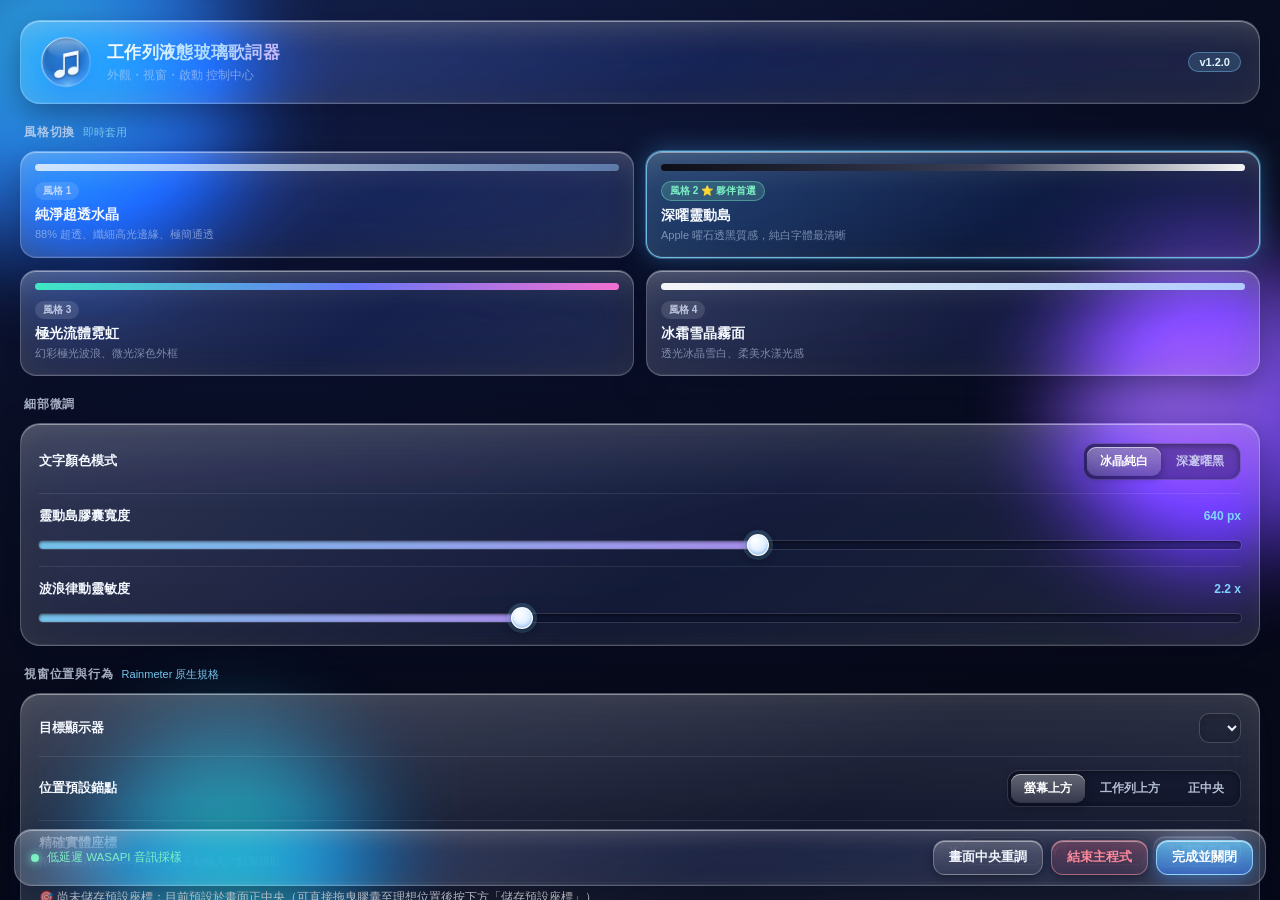
==== ui/settings.html @ acabb3fb "feat: release v1.2.0 - smart lyrics offset, multi-source mirrors, locked click-through and coordinat" ====
<!DOCTYPE html>
<html lang="zh-TW">
<head>
<meta charset="UTF-8">
<meta name="viewport" content="width=device-width, initial-scale=1.0">
<title>工作列液態玻璃歌詞器・控制中心</title>
<style>
  :root {
    --ink: #f4f8ff;
    --ink-2: rgba(226, 236, 255, 0.78);
    --ink-3: rgba(200, 216, 245, 0.55);
    --accent: #7fd4ff;
    --accent-2: #b69cff;
    --good: #7cf0c4;
    --danger: #ff8a9b;
    --glass-fill: linear-gradient(145deg, rgba(255,255,255,0.17) 0%, rgba(255,255,255,0.06) 55%, rgba(255,255,255,0.10) 100%);
    --glass-fill-strong: linear-gradient(145deg, rgba(255,255,255,0.26) 0%, rgba(255,255,255,0.10) 60%, rgba(255,255,255,0.16) 100%);
    --glass-edge: rgba(255,255,255,0.24);
    --glass-shadow: 0 10px 34px rgba(4, 8, 30, 0.42), inset 0 1px 0 rgba(255,255,255,0.42), inset 0 -1px 0 rgba(255,255,255,0.07), inset 0 0 26px rgba(255,255,255,0.045);
    --blur: blur(22px) saturate(170%);
  }
  * { margin: 0; padding: 0; box-sizing: border-box; }
  html, body { height: 100%; }
  body {
    color: var(--ink);
    font-family: 'Segoe UI Variable Text', 'Segoe UI', 'Microsoft JhengHei UI', 'PingFang TC', -apple-system, sans-serif;
    background: #080b1c;
    user-select: none; -webkit-user-select: none;
    overflow: hidden;
    position: relative;
  }

  /* ───── 背景：深色底 + 三顆緩慢漂浮的色球，讓玻璃有東西可以折射 ───── */
  .bg { position: fixed; inset: 0; overflow: hidden; z-index: 0;
        background: radial-gradient(120% 90% at 20% 0%, #14204a 0%, #0a0f26 55%, #070a18 100%); }
  .orb { position: absolute; border-radius: 50%; filter: blur(46px); opacity: 0.85; will-change: transform; }
  .orb.o1 { width: 340px; height: 340px; left: -90px; top: -80px;
            background: radial-gradient(circle at 35% 35%, #35c8ff, #2468ff 70%); animation: drift1 22s ease-in-out infinite alternate; }
  .orb.o2 { width: 300px; height: 300px; right: -80px; top: 260px;
            background: radial-gradient(circle at 40% 40%, #b57bff, #6b3dff 70%); animation: drift2 26s ease-in-out infinite alternate; }
  .orb.o3 { width: 280px; height: 280px; left: 90px; bottom: -110px;
            background: radial-gradient(circle at 50% 40%, #29e6c0, #1b8cff 75%); animation: drift3 30s ease-in-out infinite alternate; opacity: 0.6; }
  @keyframes drift1 { to { transform: translate(90px, 120px) scale(1.12); } }
  @keyframes drift2 { to { transform: translate(-110px, -90px) scale(0.92); } }
  @keyframes drift3 { to { transform: translate(120px, -70px) scale(1.15); } }
  @media (prefers-reduced-motion: reduce) { .orb { animation: none; } }

  /* ───── 版面 ───── */
  .scroll { position: relative; z-index: 1; height: 100%; overflow-y: auto; overflow-x: hidden;
            padding: 20px 20px 96px; }
  .scroll::-webkit-scrollbar { width: 10px; }
  .scroll::-webkit-scrollbar-track { background: transparent; }
  .scroll::-webkit-scrollbar-thumb { background: rgba(255,255,255,0.22); border-radius: 8px; border: 3px solid transparent; background-clip: padding-box; }
  .scroll::-webkit-scrollbar-thumb:hover { background: rgba(255,255,255,0.38); border: 3px solid transparent; background-clip: padding-box; }

  .glass { position: relative; background: var(--glass-fill); border: 1px solid var(--glass-edge);
           border-radius: 20px; box-shadow: var(--glass-shadow);
           backdrop-filter: var(--blur); -webkit-backdrop-filter: var(--blur); }
  .glass::before { content: ''; position: absolute; inset: 0; border-radius: inherit; pointer-events: none;
           background: linear-gradient(180deg, rgba(255,255,255,0.20) 0%, rgba(255,255,255,0) 42%); opacity: 0.55;
           mask: linear-gradient(#000, transparent 70%); -webkit-mask: linear-gradient(#000, transparent 70%); }

  /* Header */
  .header { display: flex; align-items: center; gap: 14px; padding: 14px 18px; margin-bottom: 18px; }
  .header img { width: 54px; height: 54px; filter: drop-shadow(0 6px 14px rgba(40,90,255,0.45)); flex: none; }
  .header h1 { font-size: 17px; font-weight: 700; letter-spacing: .3px;
               background: linear-gradient(90deg, #ffffff, #a9dcff 60%, #c8b6ff); -webkit-background-clip: text; background-clip: text; color: transparent; }
  .header p { font-size: 12px; color: var(--ink-3); margin-top: 3px; }
  .ver { margin-left: auto; font-size: 11px; font-weight: 700; padding: 3px 10px; border-radius: 999px; color: #dff3ff;
         background: rgba(127,212,255,0.16); border: 1px solid rgba(127,212,255,0.4); flex: none; }

  .section-title { display: flex; align-items: baseline; gap: 8px; margin: 20px 4px 10px;
                   font-size: 12px; font-weight: 700; letter-spacing: .8px; color: var(--ink-2); }
  .section-title .sub { font-size: 11px; font-weight: 500; letter-spacing: 0; color: var(--accent); }

  /* Style cards */
  .styles-grid { display: grid; grid-template-columns: repeat(2, 1fr); gap: 12px; }
  .style-choice-card { padding: 12px 14px 13px; cursor: pointer; border-radius: 16px;
                       transition: transform .22s cubic-bezier(.2,.8,.2,1), box-shadow .22s, border-color .22s, background .22s; }
  .style-choice-card:hover { transform: translateY(-2px); background: var(--glass-fill-strong); }
  .style-choice-card.active { border-color: rgba(127,212,255,0.85);
       box-shadow: 0 0 0 1px rgba(127,212,255,0.35), 0 0 26px rgba(80,180,255,0.38), var(--glass-shadow);
       background: linear-gradient(145deg, rgba(127,212,255,0.26), rgba(127,212,255,0.07) 60%, rgba(182,156,255,0.14)); }
  .swatch { height: 7px; border-radius: 99px; margin-bottom: 9px; opacity: .95; }
  .sw1 { background: linear-gradient(90deg, rgba(255,255,255,.8), rgba(150,200,255,.5)); }
  .sw2 { background: linear-gradient(90deg, #0b0b12, #3a3f55 55%, #ffffff); }
  .sw3 { background: linear-gradient(90deg, #3ef0c8, #6c7bff 55%, #ff74d8); }
  .sw4 { background: linear-gradient(90deg, #ffffff, #cfe6ff 55%, #b6d2ff); }
  .card-badge { display: inline-block; font-size: 10px; font-weight: 700; padding: 2px 8px; border-radius: 99px;
                background: rgba(255,255,255,0.12); color: var(--ink-2); margin-bottom: 6px; }
  .card-badge.badge-fav { background: rgba(124,240,196,0.18); color: var(--good); border: 1px solid rgba(124,240,196,0.4); }
  .card-title { font-size: 13.5px; font-weight: 700; margin-bottom: 3px; }
  .card-desc { font-size: 11px; line-height: 1.45; color: var(--ink-3); }

  /* Panels */
  .panel { padding: 6px 18px; }
  .row { display: flex; justify-content: space-between; align-items: center; gap: 14px; padding: 13px 0; }
  .row + .row, .row + .slider-wrap, .slider-wrap + .row, .slider-wrap + .slider-wrap { border-top: 1px solid rgba(255,255,255,0.09); }
  .slider-wrap { padding: 13px 0; }
  .slider-wrap .row { padding: 0 0 10px; border: none; }
  .lbl { font-size: 13px; font-weight: 600; color: var(--ink); }
  .lbl small { display: block; margin-top: 2px; font-size: 11px; font-weight: 400; color: var(--ink-3); }
  .val { font-size: 12px; font-weight: 700; color: var(--accent); font-variant-numeric: tabular-nums; }

  /* Segmented */
  .seg { position: relative; display: flex; padding: 3px; gap: 2px; border-radius: 12px;
         background: rgba(5,10,30,0.34); border: 1px solid rgba(255,255,255,0.14);
         box-shadow: inset 0 2px 6px rgba(0,0,0,0.35); }
  .seg-btn { position: relative; z-index: 1; border: none; background: transparent; color: var(--ink-2);
             font-weight: 600; font-size: 12px; font-family: inherit; padding: 6px 13px; border-radius: 9px; cursor: pointer; transition: color .2s, background .2s, box-shadow .2s; }
  .seg-btn:hover { color: #fff; }
  .seg-btn.active { color: #fff; background: linear-gradient(180deg, rgba(255,255,255,0.34), rgba(255,255,255,0.14));
                    box-shadow: 0 2px 8px rgba(0,0,0,0.35), inset 0 1px 0 rgba(255,255,255,0.55); }

  /* Sliders */
  .glass-slider { -webkit-appearance: none; appearance: none; width: 100%; height: 8px; border-radius: 99px; outline: none; cursor: pointer;
                  --p: 50%;
                  background: linear-gradient(90deg, rgba(127,212,255,0.9), rgba(182,156,255,0.9)) 0 / var(--p) 100% no-repeat, rgba(5,10,30,0.4);
                  box-shadow: inset 0 1px 3px rgba(0,0,0,0.5), 0 0 0 1px rgba(255,255,255,0.12); }
  .glass-slider::-webkit-slider-thumb { -webkit-appearance: none; appearance: none; width: 22px; height: 22px; border-radius: 50%; cursor: pointer;
                  background: radial-gradient(circle at 35% 28%, #ffffff 0%, #e6f3ff 45%, #b9d9ff 100%);
                  border: 1px solid rgba(255,255,255,0.9);
                  box-shadow: 0 3px 10px rgba(0,0,0,0.45), 0 0 0 4px rgba(127,212,255,0.20), inset 0 -2px 3px rgba(80,140,220,0.35);
                  transition: transform .15s, box-shadow .15s; }
  .glass-slider:hover::-webkit-slider-thumb { transform: scale(1.12); box-shadow: 0 3px 12px rgba(0,0,0,0.5), 0 0 0 6px rgba(127,212,255,0.26), inset 0 -2px 3px rgba(80,140,220,0.35); }

  /* Inputs */
  .glass-select, .glass-input-num { font-weight: 600; font-size: 12px; font-family: inherit; color: #eaf6ff; outline: none;
                  background: rgba(5,10,30,0.36); border: 1px solid rgba(255,255,255,0.18); border-radius: 10px; padding: 6px 10px;
                  box-shadow: inset 0 2px 5px rgba(0,0,0,0.35); transition: border-color .2s, box-shadow .2s; }
  .glass-select { cursor: pointer; max-width: 250px; }
  .glass-select option { background: #121936; color: #eaf6ff; }
  .glass-input-num { width: 82px; text-align: center; font-variant-numeric: tabular-nums; }
  .glass-select:focus, .glass-input-num:focus { border-color: rgba(127,212,255,0.8); box-shadow: inset 0 2px 5px rgba(0,0,0,0.35), 0 0 0 3px rgba(127,212,255,0.22); }
  .xy { display: flex; gap: 8px; align-items: center; font-size: 11.5px; color: var(--ink-3); }

  /* Switches (取代 checkbox) */
  .switch-grid { display: grid; grid-template-columns: 1fr 1fr; gap: 0 22px; }
  .sw-item { display: flex; align-items: center; justify-content: space-between; gap: 10px; padding: 12px 0; cursor: pointer;
             font-size: 12.5px; font-weight: 600; color: var(--ink); border-top: 1px solid rgba(255,255,255,0.09); }
  .sw-item:nth-child(-n+2) { border-top: none; }
  .sw-item input { position: absolute; opacity: 0; pointer-events: none; }
  .track { position: relative; flex: none; width: 46px; height: 27px; border-radius: 99px;
           background: rgba(5,10,30,0.42); border: 1px solid rgba(255,255,255,0.2);
           box-shadow: inset 0 2px 6px rgba(0,0,0,0.5); transition: background .28s, border-color .28s, box-shadow .28s; }
  .track::after { content: ''; position: absolute; top: 2px; left: 2px; width: 21px; height: 21px; border-radius: 50%;
           background: radial-gradient(circle at 35% 28%, #fff 0%, #eaf4ff 50%, #bcd8ff 100%);
           box-shadow: 0 3px 8px rgba(0,0,0,0.5), inset 0 -2px 3px rgba(90,140,220,0.35);
           transition: transform .3s cubic-bezier(.34,1.56,.64,1), width .18s; }
  .sw-item:active .track::after { width: 25px; }
  input:checked + .track { background: linear-gradient(135deg, rgba(86,206,255,0.85), rgba(124,240,196,0.85)); border-color: rgba(255,255,255,0.5);
           box-shadow: inset 0 1px 3px rgba(0,60,90,0.3), 0 0 16px rgba(90,220,230,0.45); }
  input:checked + .track::after { transform: translateX(19px); }
  input:checked + .track::after { }
  .sw-item:active input:checked + .track::after { transform: translateX(15px); }
  input:focus-visible + .track { outline: 2px solid var(--accent); outline-offset: 2px; }
  input:disabled + .track { opacity: .55; }
  .sw-item.busy .track { animation: pulse 0.9s ease-in-out infinite alternate; }
  @keyframes pulse { to { opacity: .55; } }
  .sys-row { padding: 14px 0; }
  .sys-row .sw-item { border: none; padding: 0; width: 100%; font-size: 13px; }
  .sys-row .sw-item .lbl small { font-weight: 400; }
  .sys-status { font-size: 11px; color: var(--ink-3); padding: 0 0 12px; }
  .sys-status b { color: var(--good); font-weight: 600; }

  /* Footer (固定在底部的玻璃工具列) */
  .footer { position: fixed; z-index: 5; left: 14px; right: 14px; bottom: 14px; display: flex; align-items: center; justify-content: space-between;
            gap: 10px; padding: 10px 12px 10px 16px; border-radius: 18px; }
  .feature-tag { display: flex; align-items: center; gap: 8px; font-size: 11.5px; color: var(--good); font-weight: 500; }
  .tag-dot { width: 8px; height: 8px; border-radius: 50%; background: var(--good); box-shadow: 0 0 10px var(--good); animation: blink 2.4s ease-in-out infinite; }
  @keyframes blink { 50% { opacity: .45; } }
  .action-btns { display: flex; gap: 8px; }
  .btn { font-weight: 700; font-size: 12.5px; font-family: inherit; padding: 8px 15px; border-radius: 12px; cursor: pointer; color: var(--ink);
         border: 1px solid rgba(255,255,255,0.26);
         background: linear-gradient(180deg, rgba(255,255,255,0.22), rgba(255,255,255,0.07));
         box-shadow: 0 3px 10px rgba(0,0,0,0.3), inset 0 1px 0 rgba(255,255,255,0.45);
         transition: transform .15s, background .2s, box-shadow .2s; }
  .btn:hover { transform: translateY(-1px); background: linear-gradient(180deg, rgba(255,255,255,0.32), rgba(255,255,255,0.12)); }
  .btn:active { transform: translateY(0); }
  .btn-danger { color: var(--danger); border-color: rgba(255,138,155,0.5); background: linear-gradient(180deg, rgba(255,110,135,0.26), rgba(255,110,135,0.08)); }
  .btn-danger:hover { color: #fff; background: linear-gradient(180deg, rgba(255,110,135,0.5), rgba(255,110,135,0.2)); }
  .btn-primary { color: #fff; border-color: rgba(160,225,255,0.8);
         background: linear-gradient(180deg, rgba(98,205,255,0.75), rgba(60,130,255,0.6));
         box-shadow: 0 4px 16px rgba(60,150,255,0.45), inset 0 1px 0 rgba(255,255,255,0.6); }
  .btn-primary:hover { background: linear-gradient(180deg, rgba(120,218,255,0.9), rgba(70,145,255,0.75)); }
</style>
  <style>
    #lyricsPanel .row { display:flex; justify-content:space-between; gap:12px; align-items:center; margin:8px 0; }
    #lyricsPanel .lbl { min-width:0; overflow-wrap:anywhere; }
    #lyricsPanel input, #lyricsPanel select { box-sizing:border-box; padding:8px 10px; color:inherit; background:rgba(255,255,255,.07); border:1px solid rgba(255,255,255,.14); border-radius:9px; }
    #lyricsPanel select option { color:#111; }
  </style>
</head>
<body>
  <div class="bg"><div class="orb o1"></div><div class="orb o2"></div><div class="orb o3"></div></div>

  <div class="scroll">
    <div class="header glass">
      <img alt="" src="[data-uri]">
      <div>
        <h1>工作列液態玻璃歌詞器</h1>
        <p>外觀・視窗・啟動 控制中心</p>
      </div>
      <span class="ver" id="verTag">v1.2.0</span>
    </div>

    <div class="section-title"><span>風格切換</span><span class="sub">即時套用</span></div>
    <div class="styles-grid" id="stylesGrid">
      <div class="style-choice-card glass" data-style="1">
        <div class="swatch sw1"></div>
        <div class="card-badge">風格 1</div>
        <div class="card-title">純淨超透水晶</div>
        <div class="card-desc">88% 超透、纖細高光邊緣、極簡通透</div>
      </div>
      <div class="style-choice-card glass active" data-style="2">
        <div class="swatch sw2"></div>
        <div class="card-badge badge-fav">風格 2 ⭐ 夥伴首選</div>
        <div class="card-title">深曜靈動島</div>
        <div class="card-desc">Apple 曜石透黑質感，純白字體最清晰</div>
      </div>
      <div class="style-choice-card glass" data-style="3">
        <div class="swatch sw3"></div>
        <div class="card-badge">風格 3</div>
        <div class="card-title">極光流體霓虹</div>
        <div class="card-desc">幻彩極光波浪、微光深色外框</div>
      </div>
      <div class="style-choice-card glass" data-style="4">
        <div class="swatch sw4"></div>
        <div class="card-badge">風格 4</div>
        <div class="card-title">冰霜雪晶霧面</div>
        <div class="card-desc">透光冰晶雪白、柔美水漾光感</div>
      </div>
    </div>

    <div class="section-title"><span>細部微調</span></div>
    <div class="panel glass">
      <div class="row">
        <label class="lbl">文字顏色模式</label>
        <div class="seg" id="textColorControl">
          <button class="seg-btn active" data-color="white">冰晶純白</button>
          <button class="seg-btn" data-color="black">深邃曜黑</button>
        </div>
      </div>
      <div class="slider-wrap">
        <div class="row"><label class="lbl">靈動島膠囊寬度</label><span class="val" id="widthDisplay">640 px</span></div>
        <input type="range" class="glass-slider" id="widthSlider" min="400" max="800" step="10" value="640">
      </div>
      <div class="slider-wrap">
        <div class="row"><label class="lbl">波浪律動靈敏度</label><span class="val" id="gainDisplay">2.2 x</span></div>
        <input type="range" class="glass-slider" id="gainSlider" min="1.0" max="4.0" step="0.2" value="2.2">
      </div>
    </div>

    <div class="section-title"><span>視窗位置與行為</span><span class="sub">Rainmeter 原生規格</span></div>
    <div class="panel glass">
      <div class="row">
        <label class="lbl">目標顯示器</label>
        <select id="monSel" class="glass-select"></select>
      </div>
      <div class="row">
        <label class="lbl">位置預設錨點</label>
        <div class="seg" id="anchorCtl">
          <button class="seg-btn active" data-a="top_center">螢幕上方</button>
          <button class="seg-btn" data-a="above_taskbar">工作列上方</button>
          <button class="seg-btn" data-a="center">正中央</button>
        </div>
      </div>
      <div class="row">
        <label class="lbl">精確實體座標<small style="display:block;font-size:11px;opacity:.75;margin-top:2px;">拖曳膠囊時自動即時讀取，或手動輸入／點擊讀取</small></label>
        <div class="xy" style="display:flex;align-items:center;gap:6px;">
          X <input id="posX" class="glass-input-num" type="number" step="1">
          Y <input id="posY" class="glass-input-num" type="number" step="1">
          <button type="button" class="btn" id="readPosBtn" style="padding:6px 10px;font-size:12px;">📍 讀取座標</button>
        </div>
      </div>
      <div class="row" style="flex-direction:column;align-items:stretch;gap:8px;padding-top:6px;border-top:1px solid rgba(255,255,255,0.09);">
        <div id="posSavedStatus" style="font-size:12px;color:rgba(255,255,255,0.88);line-height:1.45;">
          🎯 尚未儲存預設座標：目前預設於畫面正中央（可直接拖曳膠囊至理想位置後按下方「儲存預設座標」）
        </div>
        <div style="display:flex;gap:8px;flex-wrap:wrap;">
          <button type="button" class="btn btn-primary" id="saveDefaultPosBtn" style="flex:1.4;padding:8px 12px;">💾 儲存預設座標（鎖定並穿透）</button>
          <button type="button" class="btn" id="unlockPosBtn" style="flex:1;padding:8px 12px;">🔓 解鎖重調位置（可拖曳）</button>
        </div>
      </div>
      <div class="switch-grid">
        <label class="sw-item"><span>永遠置頂浮動</span><input type="checkbox" data-flag="topmost"><span class="track"></span></label>
        <label class="sw-item"><span>鎖定位置（防拖曳）</span><input type="checkbox" data-flag="locked"><span class="track"></span></label>
        <label class="sw-item" title="開啟後滑鼠左鍵直接穿透，滾輪仍可在膠囊上方微調歌詞時間軸"><span>點擊穿透模式</span><input type="checkbox" data-flag="click_through"><span class="track"></span></label>
        <label class="sw-item"><span>限制在螢幕可視區內</span><input type="checkbox" data-flag="snap"><span class="track"></span></label>
      </div>
    </div>

    <div class="section-title"><span>歌詞智慧校正與版本切換</span><span class="sub">v1.2.0 新增</span></div>
    <div class="panel glass" id="lyricsPanel">
      <div class="row">
        <span class="lbl">目前辨識曲目<small id="lyricsCurrentTitle">等待播放資訊…</small></span>
        <span class="val" id="lyricsSource">尚未載入</span>
      </div>
      <div class="row">
        <span class="lbl">時間軸偏移校正<small>正值＝歌詞提前顯示；負值＝歌詞延後顯示（膠囊上滾動滾輪亦可微調）</small></span>
        <span class="val" id="lyricsOffsetValue">0.00 s</span>
      </div>
      <div class="row" style="justify-content: flex-start; flex-wrap: wrap; gap: 6px;">
        <button type="button" class="seg-btn" style="border:1px solid rgba(255,255,255,.16);" data-lyrics-offset="-1">-1.0s</button>
        <button type="button" class="seg-btn" style="border:1px solid rgba(255,255,255,.16);" data-lyrics-offset="-0.5">-0.5s</button>
        <button type="button" class="seg-btn" style="border:1px solid rgba(255,255,255,.16);" data-lyrics-offset="-0.1">-0.1s</button>
        <button type="button" class="seg-btn active" data-lyrics-offset="reset">歸零 0.0s</button>
        <button type="button" class="seg-btn" style="border:1px solid rgba(255,255,255,.16);" data-lyrics-offset="0.1">+0.1s</button>
        <button type="button" class="seg-btn" style="border:1px solid rgba(255,255,255,.16);" data-lyrics-offset="0.5">+0.5s</button>
        <button type="button" class="seg-btn" style="border:1px solid rgba(255,255,255,.16);" data-lyrics-offset="1">+1.0s</button>
      </div>
      <div class="row">
        <label class="lbl" for="lyricsCandidateSelect">多來源候選版本切換<small>自動評分排序，可手動切換不同歌詞庫版本</small></label>
        <select id="lyricsCandidateSelect" class="glass-select" style="flex:1; max-width:290px;">
          <option value="">尚無候選版本</option>
        </select>
      </div>
      <div class="row" style="gap: 8px; flex-wrap: wrap;">
        <input id="lyricsManualTitle" type="text" placeholder="輸入歌名（必填）" style="flex: 1.3; min-width: 140px;">
        <input id="lyricsManualArtist" type="text" placeholder="歌手（選填）" style="flex: 1; min-width: 110px;">
        <button type="button" class="btn" id="lyricsManualSearch" style="padding: 7px 13px;">手動搜尋</button>
      </div>
    </div>

    <div class="section-title"><span>啟動與捷徑</span><span class="sub">v1.1.1 新增</span></div>
    <div class="panel glass">
      <div class="sys-row">
        <label class="sw-item" id="autostartItem">
          <span class="lbl">電腦開機時自動執行<small>登入 Windows 後自動啟動，只影響目前使用者，不需系統管理員</small></span>
          <input type="checkbox" id="autostartSw"><span class="track"></span>
        </label>
      </div>
      <div class="sys-row" style="border-top: 1px solid rgba(255,255,255,0.09);">
        <label class="sw-item" id="shortcutItem">
          <span class="lbl">在桌面建立捷徑<small>開啟＝自動生成桌面捷徑；關閉＝移除。首次啟動已自動建立一次</small></span>
          <input type="checkbox" id="shortcutSw"><span class="track"></span>
        </label>
      </div>
      <div class="sys-status" id="sysStatus">正在讀取系統狀態…</div>
    </div>
  </div>

  <div class="footer glass">
    <div class="feature-tag"><span class="tag-dot"></span><span>低延遲 WASAPI 音訊採樣</span></div>
    <div class="action-btns">
      <button class="btn" id="resetPosBtn">畫面中央重調</button>
      <button class="btn btn-danger" id="exitAppBtn">結束主程式</button>
      <button class="btn btn-primary" id="saveCloseBtn">完成並關閉</button>
    </div>
  </div>

<script>
  let socket = null;
  let currentConfig = { style: 2, text_color: 'white', width: 640, audio_gain: 2.2, monitor: 0, anchor: 'center',
                        position_saved: false, default_x: null, default_y: null,
                        topmost: true, locked: false, click_through: false, snap: true };

  const $ = (id) => document.getElementById(id);
  const stylesGrid = $('stylesGrid'), textColorControl = $('textColorControl');
  const widthSlider = $('widthSlider'), widthDisplay = $('widthDisplay');
  const gainSlider = $('gainSlider'), gainDisplay = $('gainDisplay');
  const monSel = $('monSel'), anchorCtl = $('anchorCtl'), posX = $('posX'), posY = $('posY');
  const readPosBtn = $('readPosBtn'), saveDefaultPosBtn = $('saveDefaultPosBtn'), unlockPosBtn = $('unlockPosBtn'), posSavedStatus = $('posSavedStatus');
  const saveCloseBtn = $('saveCloseBtn'), exitAppBtn = $('exitAppBtn'), resetPosBtn = $('resetPosBtn');
  const autostartSw = $('autostartSw'), shortcutSw = $('shortcutSw'), sysStatus = $('sysStatus');
  const lyricsCurrentTitle = $('lyricsCurrentTitle'), lyricsSource = $('lyricsSource');
  const lyricsOffsetValue = $('lyricsOffsetValue'), lyricsCandidateSelect = $('lyricsCandidateSelect');

  function fillSlider(el) {
    const p = (parseFloat(el.value) - parseFloat(el.min)) / (parseFloat(el.max) - parseFloat(el.min)) * 100;
    el.style.setProperty('--p', p + '%');
  }

  function updatePositionStatusUI() {
    if (!posSavedStatus) return;
    const saved = !!currentConfig.position_saved;
    const dx = (currentConfig.default_x !== undefined && currentConfig.default_x !== null) ? currentConfig.default_x : currentConfig.x;
    const dy = (currentConfig.default_y !== undefined && currentConfig.default_y !== null) ? currentConfig.default_y : currentConfig.y;
    if (saved && currentConfig.locked && currentConfig.click_through) {
      posSavedStatus.innerHTML = `✅ <b>已儲存預設座標 (${dx ?? '--'}, ${dy ?? '--'})</b>｜已自動鎖定＋點擊穿透（滑鼠移至膠囊上滾動滾輪即可微調歌詞）`;
    } else if (saved) {
      posSavedStatus.innerHTML = `🔓 <b>已解鎖調整中</b>（原預設座標：${dx ?? '--'}, ${dy ?? '--'}）｜拖曳至新位置後請按「儲存預設座標」`;
    } else {
      posSavedStatus.innerHTML = `🎯 <b>尚未儲存預設座標</b>：目前預設於畫面正中央（請直接拖曳膠囊至理想位置，再按下方「儲存預設座標」）`;
    }
  }

  function connectHost() {
    try {
      socket = new WebSocket('ws://127.0.0.1:8974');
      socket.onopen = () => {
        socket.send(JSON.stringify({ cmd: 'get_config' }));
        socket.send(JSON.stringify({ cmd: 'get_monitors' }));
        socket.send(JSON.stringify({ cmd: 'get_system' }));
        socket.send(JSON.stringify({ cmd: 'read_current_position' }));
      };
      socket.onmessage = (event) => {
        try {
          const data = JSON.parse(event.data);
          if (data.cmd === 'config' && data.config) applyLoadedConfig(data.config);
          else if (data.cmd === 'position_updated') applyPositionUpdate(data);
          else if (data.cmd === 'monitors' && data.monitors) populateMonitors(data.monitors);
          else if (data.cmd === 'system') applySystem(data);
          else if (data.cmd === 'lyrics_status') applyLyricsStatus(data.status || {});
        } catch (e) {}
      };
      socket.onerror = () => setTimeout(connectHost, 1200);
      socket.onclose = () => setTimeout(connectHost, 1500);
    } catch (e) { setTimeout(connectHost, 1200); }
  }
  function sendCmd(obj) {
    if (socket && socket.readyState === WebSocket.OPEN) { socket.send(JSON.stringify(obj)); return true; }
    return false;
  }

  function applyPositionUpdate(data) {
    if (data.x !== undefined && data.x !== null) {
      currentConfig.x = data.x;
      posX.value = data.x;
    }
    if (data.y !== undefined && data.y !== null) {
      currentConfig.y = data.y;
      posY.value = data.y;
    }
    if (data.anchor) {
      currentConfig.anchor = data.anchor;
      anchorCtl.querySelectorAll('.seg-btn').forEach(b => b.classList.toggle('active', b.dataset.a === data.anchor));
    }
    if (data.position_saved !== undefined) currentConfig.position_saved = !!data.position_saved;
    if (data.default_x !== undefined) currentConfig.default_x = data.default_x;
    if (data.default_y !== undefined) currentConfig.default_y = data.default_y;
    if (data.locked !== undefined) currentConfig.locked = !!data.locked;
    if (data.click_through !== undefined) currentConfig.click_through = !!data.click_through;
    document.querySelectorAll('[data-flag]').forEach(cb => {
      const k = cb.dataset.flag;
      if (currentConfig[k] !== undefined) cb.checked = !!currentConfig[k];
    });
    updatePositionStatusUI();
  }

  function applyLyricsStatus(status) {
    if (lyricsCurrentTitle) lyricsCurrentTitle.textContent = status.title || '等待播放資訊…';
    if (lyricsSource) lyricsSource.textContent = status.source || '尚未載入';
    if (lyricsOffsetValue) lyricsOffsetValue.textContent = `${Number(status.offset || 0).toFixed(2)} s`;
    if (!lyricsCandidateSelect) return;
    const items = Array.isArray(status.candidates) ? status.candidates : [];
    const previous = lyricsCandidateSelect.value;
    lyricsCandidateSelect.innerHTML = '';
    if (!items.length) {
      const option = document.createElement('option');
      option.value = ''; option.textContent = '尚無候選版本';
      lyricsCandidateSelect.appendChild(option);
      return;
    }
    items.forEach(item => {
      const option = document.createElement('option');
      option.value = String(item.index);
      option.textContent = `${item.source}｜${item.title || ''}｜${item.score ?? 0} 分${item.hasSyllables ? '｜逐字' : ''}`;
      lyricsCandidateSelect.appendChild(option);
    });
    if (items.some(x => String(x.index) === previous)) lyricsCandidateSelect.value = previous;
    else lyricsCandidateSelect.value = '0';
  }

  document.querySelectorAll('[data-lyrics-offset]').forEach(button => {
    button.addEventListener('click', () => {
      const value = button.dataset.lyricsOffset;
      if (value === 'reset') sendCmd({ cmd: 'adjust_lyrics_offset', value: 0 });
      else sendCmd({ cmd: 'adjust_lyrics_offset', delta: Number(value) });
    });
  });
  if (lyricsCandidateSelect) {
    lyricsCandidateSelect.addEventListener('change', () => {
      if (lyricsCandidateSelect.value !== '') sendCmd({ cmd: 'select_lyrics_candidate', index: Number(lyricsCandidateSelect.value) });
    });
  }
  const lyricsManualSearch = $('lyricsManualSearch');
  if (lyricsManualSearch) {
    lyricsManualSearch.addEventListener('click', () => {
      sendCmd({ cmd: 'search_lyrics', title: $('lyricsManualTitle').value, artist: $('lyricsManualArtist').value });
    });
  }

  function populateMonitors(mons) {
    monSel.innerHTML = '';
    mons.forEach(m => { const o = document.createElement('option'); o.value = m.index; o.textContent = m.label; monSel.appendChild(o); });
    if (currentConfig.monitor !== undefined) monSel.value = currentConfig.monitor;
  }

  function applySystem(s) {
    ['autostartItem', 'shortcutItem'].forEach(id => $(id).classList.remove('busy'));
    autostartSw.disabled = false; shortcutSw.disabled = false;
    autostartSw.checked = !!s.autostart;
    shortcutSw.checked = !!s.shortcut;
    if (s.version) $('verTag').textContent = 'v' + s.version;
    const a = s.autostart ? '<b>已啟用</b>開機自動執行' : '開機自動執行：關閉';
    const b = s.shortcut ? '<b>桌面捷徑已存在</b>' : '桌面捷徑：未建立';
    sysStatus.innerHTML = a + '　・　' + b;
  }

  function applyLoadedConfig(cfg) {
    currentConfig = Object.assign({}, currentConfig, cfg);
    const styleNum = parseInt(currentConfig.style) || 2;
    stylesGrid.querySelectorAll('.style-choice-card').forEach(c => c.classList.toggle('active', parseInt(c.dataset.style) === styleNum));
    const color = currentConfig.text_color || 'white';
    textColorControl.querySelectorAll('.seg-btn').forEach(b => b.classList.toggle('active', b.dataset.color === color));
    const w = parseInt(currentConfig.width) || 640;
    widthSlider.value = w; widthDisplay.textContent = `${w} px`; fillSlider(widthSlider);
    const g = parseFloat(currentConfig.audio_gain) || 2.2;
    gainSlider.value = g; gainDisplay.textContent = `${g.toFixed(1)} x`; fillSlider(gainSlider);
    if (currentConfig.monitor !== undefined) monSel.value = currentConfig.monitor;
    const a = currentConfig.anchor || 'center';
    anchorCtl.querySelectorAll('.seg-btn').forEach(b => b.classList.toggle('active', b.dataset.a === a));
    if (currentConfig.x !== undefined && currentConfig.x !== null) posX.value = currentConfig.x;
    if (currentConfig.y !== undefined && currentConfig.y !== null) posY.value = currentConfig.y;
    document.querySelectorAll('[data-flag]').forEach(cb => { const k = cb.dataset.flag; if (currentConfig[k] !== undefined) cb.checked = !!currentConfig[k]; });
    updatePositionStatusUI();
  }

  stylesGrid.querySelectorAll('.style-choice-card').forEach(card => {
    card.addEventListener('click', () => {
      const s = parseInt(card.dataset.style);
      currentConfig.style = s;
      stylesGrid.querySelectorAll('.style-choice-card').forEach(c => c.classList.remove('active'));
      card.classList.add('active');
      sendCmd({ cmd: 'set_style', style: s });
    });
  });
  textColorControl.querySelectorAll('.seg-btn').forEach(btn => {
    btn.addEventListener('click', () => {
      const col = btn.dataset.color; currentConfig.text_color = col;
      textColorControl.querySelectorAll('.seg-btn').forEach(b => b.classList.remove('active'));
      btn.classList.add('active');
      sendCmd({ cmd: 'set_text_color', color: col });
    });
  });
  widthSlider.addEventListener('input', (e) => {
    const v = parseInt(e.target.value); widthDisplay.textContent = `${v} px`; currentConfig.width = v; fillSlider(widthSlider);
    sendCmd({ cmd: 'set_width', width: v });
  });
  gainSlider.addEventListener('input', (e) => {
    const v = parseFloat(e.target.value); gainDisplay.textContent = `${v.toFixed(1)} x`; currentConfig.audio_gain = v; fillSlider(gainSlider);
    sendCmd({ cmd: 'set_gain', gain: v });
  });
  monSel.addEventListener('change', (e) => { const i = parseInt(e.target.value); currentConfig.monitor = i; sendCmd({ cmd: 'set_place', monitor: i }); });
  anchorCtl.querySelectorAll('.seg-btn').forEach(b => {
    b.addEventListener('click', () => {
      const a = b.dataset.a; currentConfig.anchor = a;
      anchorCtl.querySelectorAll('.seg-btn').forEach(x => x.classList.remove('active'));
      b.classList.add('active');
      sendCmd({ cmd: 'set_place', anchor: a });
    });
  });
  [posX, posY].forEach(inp => inp.addEventListener('change', () => {
    const xv = parseInt(posX.value), yv = parseInt(posY.value);
    if (Number.isFinite(xv) && Number.isFinite(yv)) {
      currentConfig.x = xv; currentConfig.y = yv; currentConfig.anchor = 'custom';
      anchorCtl.querySelectorAll('.seg-btn').forEach(b => b.classList.remove('active'));
      sendCmd({ cmd: 'set_place', x: xv, y: yv });
    }
  }));
  if (readPosBtn) {
    readPosBtn.addEventListener('click', () => {
      sendCmd({ cmd: 'read_current_position' });
    });
  }
  if (saveDefaultPosBtn) {
    saveDefaultPosBtn.addEventListener('click', () => {
      const xv = parseInt(posX.value);
      const yv = parseInt(posY.value);
      const payload = { cmd: 'save_default_position' };
      if (Number.isFinite(xv) && Number.isFinite(yv)) {
        payload.x = xv;
        payload.y = yv;
      }
      sendCmd(payload);
    });
  }
  if (unlockPosBtn) {
    unlockPosBtn.addEventListener('click', () => {
      sendCmd({ cmd: 'unlock_position' });
    });
  }
  document.querySelectorAll('[data-flag]').forEach(cb => cb.addEventListener('change', () => {
    const k = cb.dataset.flag, v = cb.checked; currentConfig[k] = v; sendCmd({ cmd: 'set_flag', key: k, value: v });
  }));

  // v1.1.1：開機自動啟動 / 桌面捷徑。送出後等主程式回報「真實狀態」再更新開關；連不上主程式就還原。
  function bindSystemSwitch(sw, itemId, cmd) {
    sw.addEventListener('change', () => {
      const want = sw.checked;
      const ok = sendCmd({ cmd, value: want });
      if (!ok) { sw.checked = !want; sysStatus.textContent = '尚未連上主程式，請稍後再試'; return; }
      $(itemId).classList.add('busy'); sw.disabled = true;
      setTimeout(() => { if (sw.disabled) { sw.disabled = false; $(itemId).classList.remove('busy'); sendCmd({ cmd: 'get_system' }); } }, 8000);
    });
  }
  bindSystemSwitch(autostartSw, 'autostartItem', 'set_autostart');
  bindSystemSwitch(shortcutSw, 'shortcutItem', 'set_shortcut');

  resetPosBtn.addEventListener('click', () => {
    currentConfig.anchor = 'center';
    currentConfig.position_saved = false;
    currentConfig.locked = false;
    currentConfig.click_through = false;
    anchorCtl.querySelectorAll('.seg-btn').forEach(b => b.classList.toggle('active', b.dataset.a === 'center'));
    sendCmd({ cmd: 'reset_position' });
  });
  saveCloseBtn.addEventListener('click', () => { sendCmd({ cmd: 'save_settings', settings: currentConfig }); window.close(); });
  exitAppBtn.addEventListener('click', () => { sendCmd({ cmd: 'exit_app' }); window.close(); });

  fillSlider(widthSlider); fillSlider(gainSlider);
  connectHost();
</script>
</body>
</html>
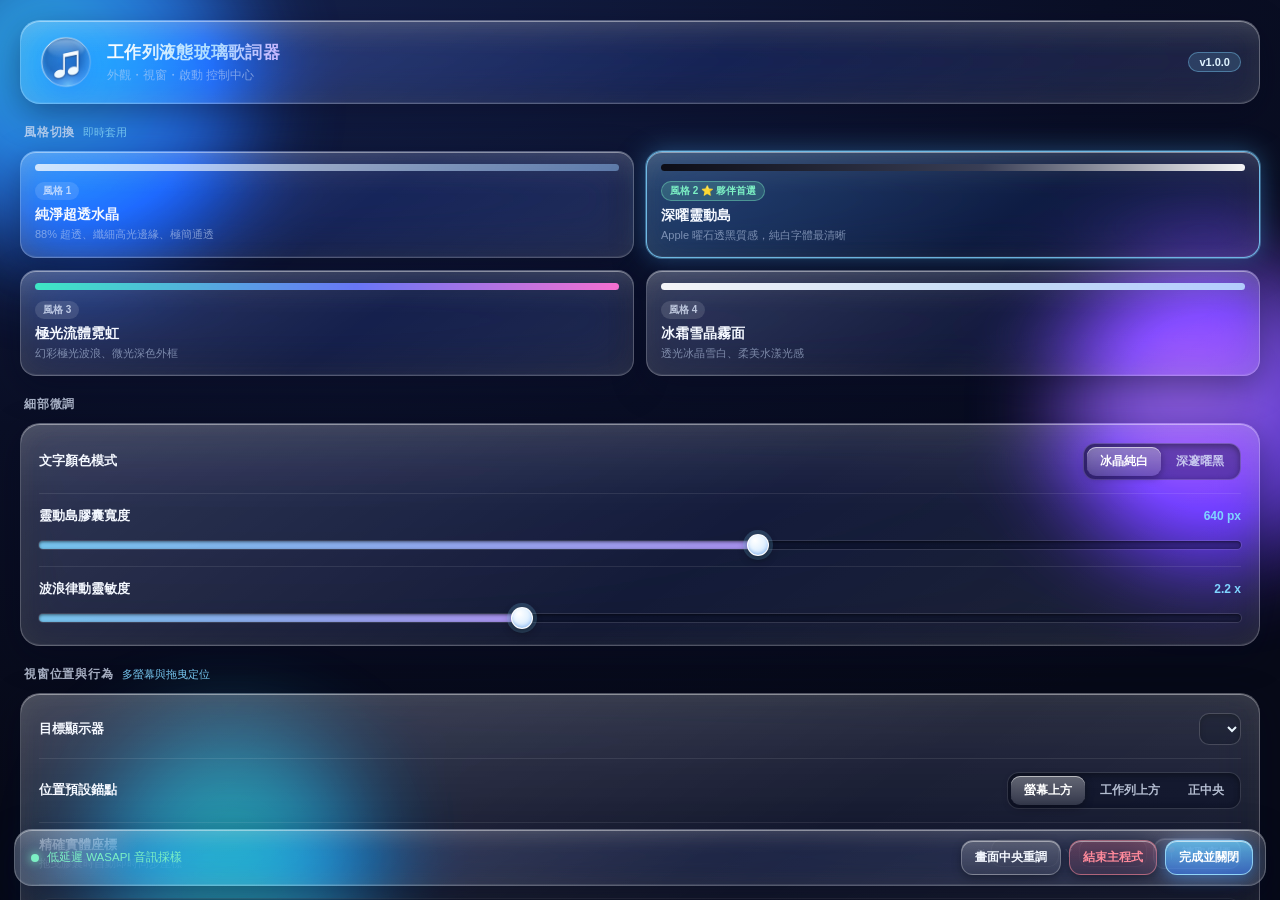
==== commit db3afee6: "feat: release v1.0.0 - Taskbar Liquid Lyrics standalone release" ====
--- a/ui/settings.html
+++ b/ui/settings.html
@@ -125,14 +125,22 @@
   .glass-slider:hover::-webkit-slider-thumb { transform: scale(1.12); box-shadow: 0 3px 12px rgba(0,0,0,0.5), 0 0 0 6px rgba(127,212,255,0.26), inset 0 -2px 3px rgba(80,140,220,0.35); }
 
   /* Inputs */
-  .glass-select, .glass-input-num { font-weight: 600; font-size: 12px; font-family: inherit; color: #eaf6ff; outline: none;
-                  background: rgba(5,10,30,0.36); border: 1px solid rgba(255,255,255,0.18); border-radius: 10px; padding: 6px 10px;
+  .glass-select, .glass-input-num, .glass-input { font-weight: 600; font-size: 12px; font-family: inherit; color: #eaf6ff; outline: none;
+                  background: rgba(5,10,30,0.36); border: 1px solid rgba(255,255,255,0.18); border-radius: 10px; padding: 7px 10px;
                   box-shadow: inset 0 2px 5px rgba(0,0,0,0.35); transition: border-color .2s, box-shadow .2s; }
-  .glass-select { cursor: pointer; max-width: 250px; }
+  .glass-select { cursor: pointer; max-width: 260px; }
   .glass-select option { background: #121936; color: #eaf6ff; }
-  .glass-input-num { width: 82px; text-align: center; font-variant-numeric: tabular-nums; }
-  .glass-select:focus, .glass-input-num:focus { border-color: rgba(127,212,255,0.8); box-shadow: inset 0 2px 5px rgba(0,0,0,0.35), 0 0 0 3px rgba(127,212,255,0.22); }
-  .xy { display: flex; gap: 8px; align-items: center; font-size: 11.5px; color: var(--ink-3); }
+  .glass-input-num { width: 68px; padding: 6px 8px; text-align: center; font-variant-numeric: tabular-nums; }
+  .glass-input { min-width: 0; font-weight: 500; }
+  .glass-input::placeholder { color: var(--ink-3); font-weight: 400; }
+  .glass-select:focus, .glass-input-num:focus, .glass-input:focus { border-color: rgba(127,212,255,0.8); box-shadow: inset 0 2px 5px rgba(0,0,0,0.35), 0 0 0 3px rgba(127,212,255,0.22); }
+  .xy { display: flex; gap: 6px; align-items: center; font-size: 11.5px; color: var(--ink-3); flex-shrink: 0; }
+  .pos-status-box { font-size: 12px; color: rgba(235,244,255,0.88); line-height: 1.5; padding: 10px 12px; border-radius: 12px;
+                    background: rgba(5,10,30,0.28); border: 1px solid rgba(255,255,255,0.09); }
+  .pos-actions { display: grid; grid-template-columns: 1.2fr 1fr; gap: 8px; }
+  .offset-seg { width: 100%; justify-content: space-between; }
+  .offset-seg .seg-btn { flex: 1; padding: 6px 4px; text-align: center; white-space: nowrap; }
+  #lyricsPanel .lbl { min-width: 0; overflow-wrap: anywhere; }
 
   /* Switches (取代 checkbox) */
   .switch-grid { display: grid; grid-template-columns: 1fr 1fr; gap: 0 22px; }
@@ -151,7 +159,6 @@
   input:checked + .track { background: linear-gradient(135deg, rgba(86,206,255,0.85), rgba(124,240,196,0.85)); border-color: rgba(255,255,255,0.5);
            box-shadow: inset 0 1px 3px rgba(0,60,90,0.3), 0 0 16px rgba(90,220,230,0.45); }
   input:checked + .track::after { transform: translateX(19px); }
-  input:checked + .track::after { }
   .sw-item:active input:checked + .track::after { transform: translateX(15px); }
   input:focus-visible + .track { outline: 2px solid var(--accent); outline-offset: 2px; }
   input:disabled + .track { opacity: .55; }
@@ -169,8 +176,9 @@
   .feature-tag { display: flex; align-items: center; gap: 8px; font-size: 11.5px; color: var(--good); font-weight: 500; }
   .tag-dot { width: 8px; height: 8px; border-radius: 50%; background: var(--good); box-shadow: 0 0 10px var(--good); animation: blink 2.4s ease-in-out infinite; }
   @keyframes blink { 50% { opacity: .45; } }
-  .action-btns { display: flex; gap: 8px; }
-  .btn { font-weight: 700; font-size: 12.5px; font-family: inherit; padding: 8px 15px; border-radius: 12px; cursor: pointer; color: var(--ink);
+  .action-btns { display: flex; gap: 8px; flex-shrink: 0; }
+  .btn { font-weight: 700; font-size: 12px; font-family: inherit; padding: 8px 13px; border-radius: 12px; cursor: pointer; color: var(--ink);
+         white-space: nowrap;
          border: 1px solid rgba(255,255,255,0.26);
          background: linear-gradient(180deg, rgba(255,255,255,0.22), rgba(255,255,255,0.07));
          box-shadow: 0 3px 10px rgba(0,0,0,0.3), inset 0 1px 0 rgba(255,255,255,0.45);
@@ -184,12 +192,6 @@
          box-shadow: 0 4px 16px rgba(60,150,255,0.45), inset 0 1px 0 rgba(255,255,255,0.6); }
   .btn-primary:hover { background: linear-gradient(180deg, rgba(120,218,255,0.9), rgba(70,145,255,0.75)); }
 </style>
-  <style>
-    #lyricsPanel .row { display:flex; justify-content:space-between; gap:12px; align-items:center; margin:8px 0; }
-    #lyricsPanel .lbl { min-width:0; overflow-wrap:anywhere; }
-    #lyricsPanel input, #lyricsPanel select { box-sizing:border-box; padding:8px 10px; color:inherit; background:rgba(255,255,255,.07); border:1px solid rgba(255,255,255,.14); border-radius:9px; }
-    #lyricsPanel select option { color:#111; }
-  </style>
 </head>
 <body>
   <div class="bg"><div class="orb o1"></div><div class="orb o2"></div><div class="orb o3"></div></div>
@@ -201,7 +203,7 @@
         <h1>工作列液態玻璃歌詞器</h1>
         <p>外觀・視窗・啟動 控制中心</p>
       </div>
-      <span class="ver" id="verTag">v1.2.0</span>
+      <span class="ver" id="verTag">v1.0.0</span>
     </div>
 
     <div class="section-title"><span>風格切換</span><span class="sub">即時套用</span></div>
@@ -251,7 +253,7 @@
       </div>
     </div>
 
-    <div class="section-title"><span>視窗位置與行為</span><span class="sub">Rainmeter 原生規格</span></div>
+    <div class="section-title"><span>視窗位置與行為</span><span class="sub">多螢幕與拖曳定位</span></div>
     <div class="panel glass">
       <div class="row">
         <label class="lbl">目標顯示器</label>
@@ -266,20 +268,20 @@
         </div>
       </div>
       <div class="row">
-        <label class="lbl">精確實體座標<small style="display:block;font-size:11px;opacity:.75;margin-top:2px;">拖曳膠囊時自動即時讀取，或手動輸入／點擊讀取</small></label>
-        <div class="xy" style="display:flex;align-items:center;gap:6px;">
+        <label class="lbl">精確實體座標<small>拖曳膠囊時自動即時同步座標</small></label>
+        <div class="xy">
           X <input id="posX" class="glass-input-num" type="number" step="1">
           Y <input id="posY" class="glass-input-num" type="number" step="1">
-          <button type="button" class="btn" id="readPosBtn" style="padding:6px 10px;font-size:12px;">📍 讀取座標</button>
+          <button type="button" class="btn" id="readPosBtn" style="padding:6px 10px;">📍 讀取座標</button>
         </div>
       </div>
-      <div class="row" style="flex-direction:column;align-items:stretch;gap:8px;padding-top:6px;border-top:1px solid rgba(255,255,255,0.09);">
-        <div id="posSavedStatus" style="font-size:12px;color:rgba(255,255,255,0.88);line-height:1.45;">
+      <div class="row" style="flex-direction:column;align-items:stretch;gap:10px;">
+        <div id="posSavedStatus" class="pos-status-box">
           🎯 尚未儲存預設座標：目前預設於畫面正中央（可直接拖曳膠囊至理想位置後按下方「儲存預設座標」）
         </div>
-        <div style="display:flex;gap:8px;flex-wrap:wrap;">
-          <button type="button" class="btn btn-primary" id="saveDefaultPosBtn" style="flex:1.4;padding:8px 12px;">💾 儲存預設座標（鎖定並穿透）</button>
-          <button type="button" class="btn" id="unlockPosBtn" style="flex:1;padding:8px 12px;">🔓 解鎖重調位置（可拖曳）</button>
+        <div class="pos-actions">
+          <button type="button" class="btn btn-primary" id="saveDefaultPosBtn">💾 儲存預設座標（鎖定並穿透）</button>
+          <button type="button" class="btn" id="unlockPosBtn">🔓 解鎖重調位置</button>
         </div>
       </div>
       <div class="switch-grid">
@@ -290,39 +292,41 @@
       </div>
     </div>
 
-    <div class="section-title"><span>歌詞智慧校正與版本切換</span><span class="sub">v1.2.0 新增</span></div>
+    <div class="section-title"><span>歌詞智慧校正與版本切換</span><span class="sub">多來源與即時校正</span></div>
     <div class="panel glass" id="lyricsPanel">
       <div class="row">
         <span class="lbl">目前辨識曲目<small id="lyricsCurrentTitle">等待播放資訊…</small></span>
         <span class="val" id="lyricsSource">尚未載入</span>
       </div>
       <div class="row">
-        <span class="lbl">時間軸偏移校正<small>正值＝歌詞提前顯示；負值＝歌詞延後顯示（膠囊上滾動滾輪亦可微調）</small></span>
+        <span class="lbl">時間軸偏移校正<small>正值＝歌詞提前顯示；負值＝歌詞延後（膠囊上滾輪亦可微調）</small></span>
         <span class="val" id="lyricsOffsetValue">0.00 s</span>
       </div>
-      <div class="row" style="justify-content: flex-start; flex-wrap: wrap; gap: 6px;">
-        <button type="button" class="seg-btn" style="border:1px solid rgba(255,255,255,.16);" data-lyrics-offset="-1">-1.0s</button>
-        <button type="button" class="seg-btn" style="border:1px solid rgba(255,255,255,.16);" data-lyrics-offset="-0.5">-0.5s</button>
-        <button type="button" class="seg-btn" style="border:1px solid rgba(255,255,255,.16);" data-lyrics-offset="-0.1">-0.1s</button>
-        <button type="button" class="seg-btn active" data-lyrics-offset="reset">歸零 0.0s</button>
-        <button type="button" class="seg-btn" style="border:1px solid rgba(255,255,255,.16);" data-lyrics-offset="0.1">+0.1s</button>
-        <button type="button" class="seg-btn" style="border:1px solid rgba(255,255,255,.16);" data-lyrics-offset="0.5">+0.5s</button>
-        <button type="button" class="seg-btn" style="border:1px solid rgba(255,255,255,.16);" data-lyrics-offset="1">+1.0s</button>
+      <div class="row" style="border-top:none; padding-top:2px;">
+        <div class="seg offset-seg">
+          <button type="button" class="seg-btn" data-lyrics-offset="-1">-1.0s</button>
+          <button type="button" class="seg-btn" data-lyrics-offset="-0.5">-0.5s</button>
+          <button type="button" class="seg-btn" data-lyrics-offset="-0.1">-0.1s</button>
+          <button type="button" class="seg-btn active" data-lyrics-offset="reset">歸零 0.0s</button>
+          <button type="button" class="seg-btn" data-lyrics-offset="0.1">+0.1s</button>
+          <button type="button" class="seg-btn" data-lyrics-offset="0.5">+0.5s</button>
+          <button type="button" class="seg-btn" data-lyrics-offset="1">+1.0s</button>
+        </div>
       </div>
       <div class="row">
         <label class="lbl" for="lyricsCandidateSelect">多來源候選版本切換<small>自動評分排序，可手動切換不同歌詞庫版本</small></label>
-        <select id="lyricsCandidateSelect" class="glass-select" style="flex:1; max-width:290px;">
+        <select id="lyricsCandidateSelect" class="glass-select" style="flex:1; max-width:260px;">
           <option value="">尚無候選版本</option>
         </select>
       </div>
-      <div class="row" style="gap: 8px; flex-wrap: wrap;">
-        <input id="lyricsManualTitle" type="text" placeholder="輸入歌名（必填）" style="flex: 1.3; min-width: 140px;">
-        <input id="lyricsManualArtist" type="text" placeholder="歌手（選填）" style="flex: 1; min-width: 110px;">
-        <button type="button" class="btn" id="lyricsManualSearch" style="padding: 7px 13px;">手動搜尋</button>
+      <div class="row" style="gap: 8px;">
+        <input id="lyricsManualTitle" class="glass-input" type="text" placeholder="輸入歌名（必填）" style="flex: 1.4;">
+        <input id="lyricsManualArtist" class="glass-input" type="text" placeholder="歌手（選填）" style="flex: 1;">
+        <button type="button" class="btn" id="lyricsManualSearch">手動搜尋</button>
       </div>
     </div>
 
-    <div class="section-title"><span>啟動與捷徑</span><span class="sub">v1.1.1 新增</span></div>
+    <div class="section-title"><span>啟動與捷徑</span><span class="sub">Windows 系統整合</span></div>
     <div class="panel glass">
       <div class="sys-row">
         <label class="sw-item" id="autostartItem">
@@ -351,6 +355,7 @@
 
 <script>
   let socket = null;
+  let configLoaded = false;
   let currentConfig = { style: 2, text_color: 'white', width: 640, audio_gain: 2.2, monitor: 0, anchor: 'center',
                         position_saved: false, default_x: null, default_y: null,
                         topmost: true, locked: false, click_through: false, snap: true };
@@ -439,9 +444,18 @@
   }
 
   function applyLyricsStatus(status) {
-    if (lyricsCurrentTitle) lyricsCurrentTitle.textContent = status.title || '等待播放資訊…';
+    if (lyricsCurrentTitle) {
+      const t = status.title || '';
+      const a = status.artist || '';
+      lyricsCurrentTitle.textContent = t ? (a ? `${t} — ${a}` : t) : '等待播放資訊…';
+    }
     if (lyricsSource) lyricsSource.textContent = status.source || '尚未載入';
-    if (lyricsOffsetValue) lyricsOffsetValue.textContent = `${Number(status.offset || 0).toFixed(2)} s`;
+    if (lyricsOffsetValue) {
+      const off = Number(status.offset || 0);
+      lyricsOffsetValue.textContent = `${off > 0 ? '+' : ''}${off.toFixed(2)} s`;
+    }
+    const resetBtn = document.querySelector('[data-lyrics-offset="reset"]');
+    if (resetBtn) resetBtn.classList.toggle('active', Math.abs(Number(status.offset || 0)) < 0.005);
     if (!lyricsCandidateSelect) return;
     const items = Array.isArray(status.candidates) ? status.candidates : [];
     const previous = lyricsCandidateSelect.value;
@@ -475,11 +489,18 @@
     });
   }
   const lyricsManualSearch = $('lyricsManualSearch');
+  const triggerManualSearch = () => {
+    const t = ($('lyricsManualTitle').value || '').trim();
+    if (!t) return;
+    sendCmd({ cmd: 'search_lyrics', title: t, artist: ($('lyricsManualArtist').value || '').trim() });
+  };
   if (lyricsManualSearch) {
-    lyricsManualSearch.addEventListener('click', () => {
-      sendCmd({ cmd: 'search_lyrics', title: $('lyricsManualTitle').value, artist: $('lyricsManualArtist').value });
-    });
-  }
+    lyricsManualSearch.addEventListener('click', triggerManualSearch);
+  }
+  ['lyricsManualTitle', 'lyricsManualArtist'].forEach(id => {
+    const el = $(id);
+    if (el) el.addEventListener('keydown', (e) => { if (e.key === 'Enter') triggerManualSearch(); });
+  });
 
   function populateMonitors(mons) {
     monSel.innerHTML = '';
@@ -499,6 +520,7 @@
   }
 
   function applyLoadedConfig(cfg) {
+    configLoaded = true;
     currentConfig = Object.assign({}, currentConfig, cfg);
     const styleNum = parseInt(currentConfig.style) || 2;
     stylesGrid.querySelectorAll('.style-choice-card').forEach(c => c.classList.toggle('active', parseInt(c.dataset.style) === styleNum));
@@ -606,7 +628,10 @@
     anchorCtl.querySelectorAll('.seg-btn').forEach(b => b.classList.toggle('active', b.dataset.a === 'center'));
     sendCmd({ cmd: 'reset_position' });
   });
-  saveCloseBtn.addEventListener('click', () => { sendCmd({ cmd: 'save_settings', settings: currentConfig }); window.close(); });
+  saveCloseBtn.addEventListener('click', () => {
+    if (configLoaded) sendCmd({ cmd: 'save_settings', settings: currentConfig });
+    setTimeout(() => window.close(), 60);
+  });
   exitAppBtn.addEventListener('click', () => { sendCmd({ cmd: 'exit_app' }); window.close(); });
 
   fillSlider(widthSlider); fillSlider(gainSlider);
